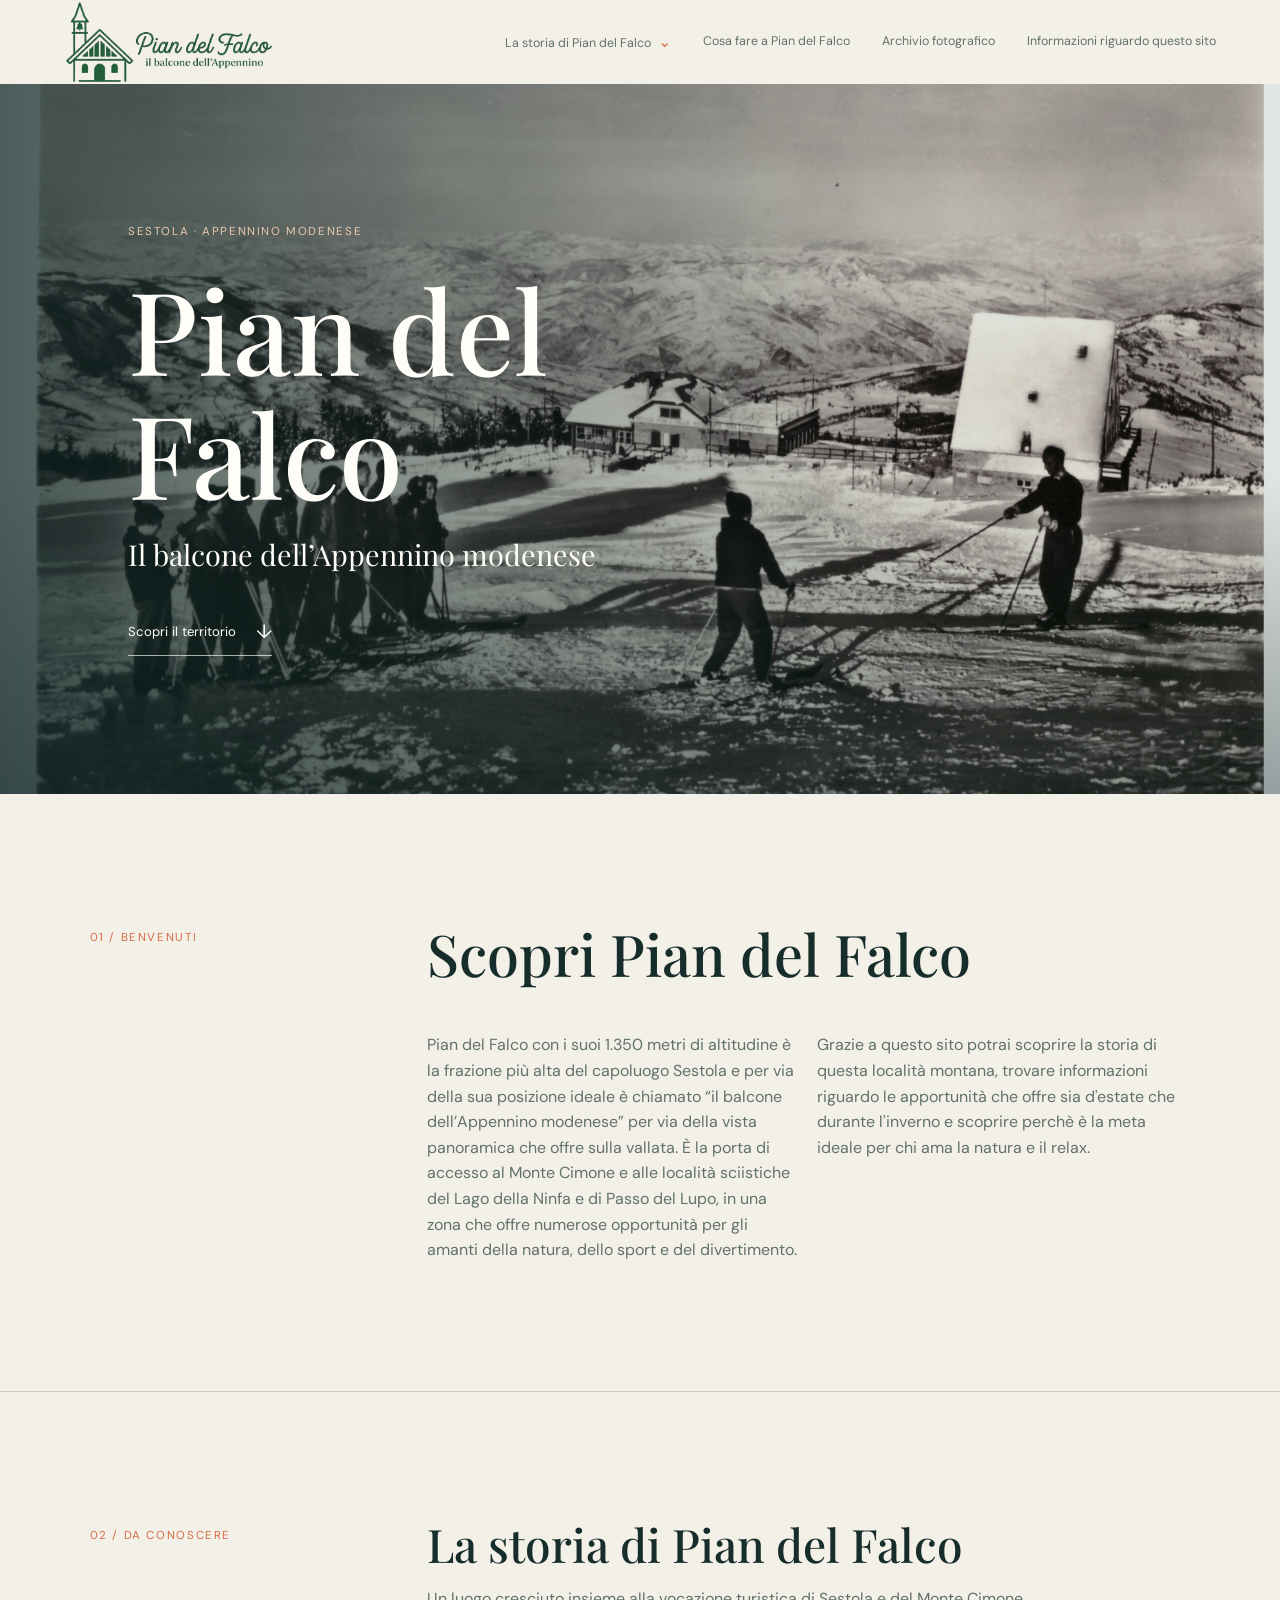
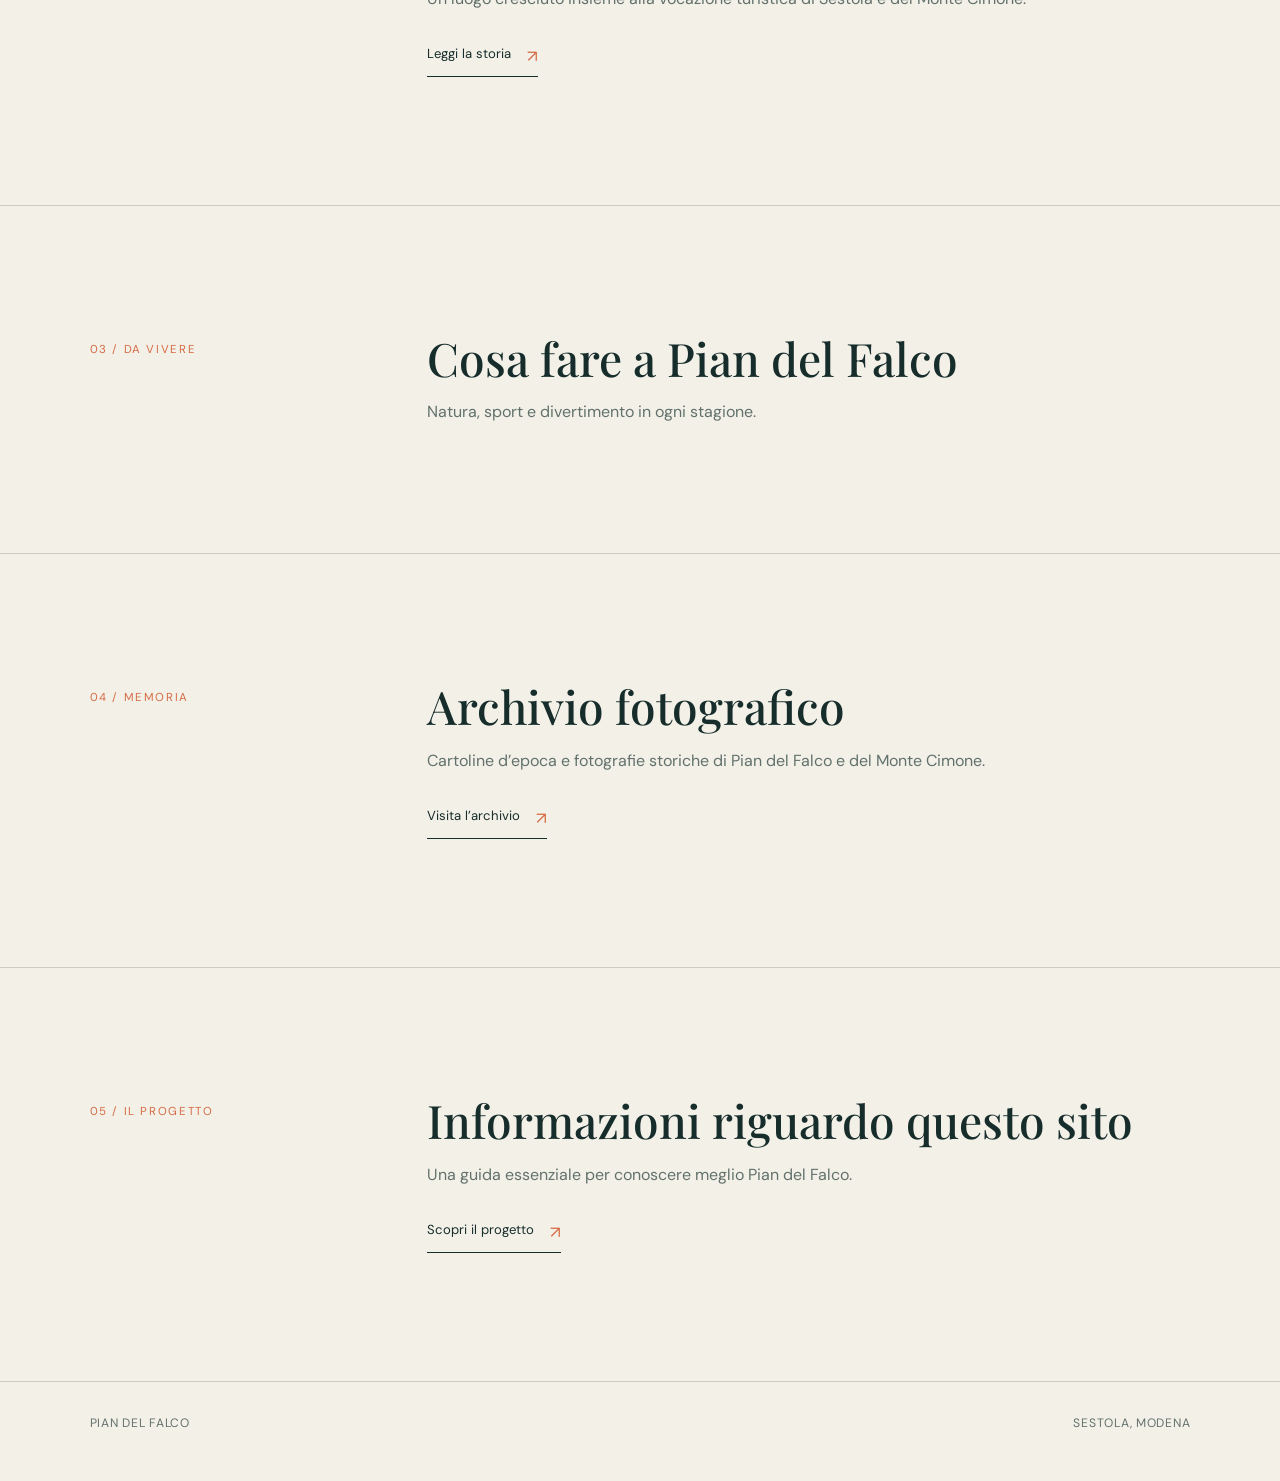
==== index.html @ fa4b3212 "Nuovo sito con contenuti recuperati da Wordpress" ====
<!DOCTYPE html>
<html lang="it">
<head>
  <meta charset="UTF-8">
  <meta name="viewport" content="width=device-width, initial-scale=1.0">
  <meta name="description" content="Scopri Pian del Falco, il balcone dell'Appennino modenese.">
  <title>Pian del Falco | Il balcone dell'Appennino modenese</title>
  <link rel="stylesheet" href="styles.css">
</head>
<body>
  <header class="site-header">
    <a class="brand" href="#home" aria-label="Torna alla home di Pian del Falco">
      <img src="immagini/logo.png" alt="Pian del Falco">
    </a>
    <button class="menu-toggle" type="button" aria-expanded="false" aria-controls="main-menu" aria-label="Apri il menu">
      <span></span><span></span><span></span>
    </button>

    <nav class="main-nav" id="main-menu" aria-label="Navigazione principale">
      <details class="nav-dropdown">
        <summary>La storia di Pian del Falco <span aria-hidden="true">⌄</span></summary>
        <div class="submenu">
          <a href="storia.html">La storia di Pian del Falco</a>
          <a href="piste.html">Le piste da sci</a>
          <a href="chiesa.html">La chiesa</a>
          <a href="strade.html">Le strade</a>
        </div>
      </details>
      <a href="#cosa-fare">Cosa fare a Pian del Falco</a>
      <a href="archivio_fotografico.html">Archivio fotografico</a>
      <a href="info.html">Informazioni riguardo questo sito</a>
    </nav>
  </header>

  <main>
    <section class="hero" id="home" aria-labelledby="hero-title">
      <img class="hero-image" src="immagini/hero-images/homepage.png" alt="Panorama montano di Pian del Falco">
      <div class="hero-overlay" aria-hidden="true"></div>
      <div class="hero-content">
        <p class="eyebrow">Sestola · Appennino modenese</p>
        <h1 id="hero-title">Pian del Falco</h1>
        <p class="hero-subtitle">Il balcone dell’Appennino modenese</p>
        <a class="scroll-link" href="#scopri">Scopri il territorio <span aria-hidden="true">↓</span></a>
      </div>
    </section>

    <section class="intro section-wrap" id="scopri" aria-labelledby="intro-title">
      <div class="section-label">01 / Benvenuti</div>
      <div class="intro-copy">
        <h2 id="intro-title">Scopri Pian del Falco</h2>
        <div class="body-copy">
          <p>Pian del Falco con i suoi 1.350 metri di altitudine è la frazione più alta del capoluogo Sestola e per via della sua posizione ideale è chiamato “il balcone dell’Appennino modenese” per via della vista panoramica che offre sulla vallata.
            È la porta di accesso al Monte Cimone e alle località sciistiche del Lago della Ninfa e di Passo del Lupo, in una zona che offre numerose opportunità per gli amanti della natura, dello sport e del divertimento.</p>
          <p>Grazie a questo sito potrai scoprire la storia di questa località montana, trovare informazioni riguardo le apportunità che offre sia d'estate che durante l'inverno e scoprire perchè è la meta ideale per chi ama la natura e il relax.</p>
        </div>
      </div>
    </section>

    <section class="link-section section-wrap" id="storia" aria-labelledby="storia-title">
      <div class="section-label">02 / Da conoscere</div>
      <div>
        <h2 id="storia-title">La storia di Pian del Falco</h2>
        <p>Un luogo cresciuto insieme alla vocazione turistica di Sestola e del Monte Cimone.</p>
        <a class="text-link" href="storia.html">Leggi la storia <span aria-hidden="true">↗</span></a>
      </div>
    </section>

    <section class="link-section section-wrap" id="cosa-fare" aria-labelledby="cosa-fare-title">
      <div class="section-label">03 / Da vivere</div>
      <div>
        <h2 id="cosa-fare-title">Cosa fare a Pian del Falco</h2>
        <p>Natura, sport e divertimento in ogni stagione.</p>
      </div>
    </section>

    <section class="link-section section-wrap" id="archivio" aria-labelledby="archivio-title">
      <div class="section-label">04 / Memoria</div>
      <div>
        <h2 id="archivio-title">Archivio fotografico</h2>
        <p>Cartoline d’epoca e fotografie storiche di Pian del Falco e del Monte Cimone.</p>
        <a class="text-link" href="archivio_fotografico.html">Visita l’archivio <span aria-hidden="true">↗</span></a>
      </div>
    </section>

    <section class="link-section section-wrap" id="informazioni" aria-labelledby="informazioni-title">
      <div class="section-label">05 / Il progetto</div>
      <div>
        <h2 id="informazioni-title">Informazioni riguardo questo sito</h2>
        <p>Una guida essenziale per conoscere meglio Pian del Falco.</p>
        <a class="text-link" href="info.html">Scopri il progetto <span aria-hidden="true">↗</span></a>
      </div>
    </section>
  </main>

  <footer class="site-footer">
    <span>Pian del Falco</span>
    <span>Sestola, Modena</span>
  </footer>
  <script>
    const menuToggle = document.querySelector('.menu-toggle');
    const mainMenu = document.querySelector('.main-nav');
    menuToggle.addEventListener('click', () => {
      const isOpen = mainMenu.classList.toggle('menu-open');
      menuToggle.setAttribute('aria-expanded', isOpen);
      menuToggle.setAttribute('aria-label', isOpen ? 'Chiudi il menu' : 'Apri il menu');
    });
  </script>
</body>
</html>
---- styles.css ----
@import url('https://fonts.googleapis.com/css2?family=DM+Sans:wght@400;500&family=Playfair+Display:wght@500;600&display=swap');

:root {
  --ink: #162d2b;
  --muted: #62716c;
  --paper: #f3f0e8;
  --line: rgba(22, 45, 43, 0.18);
  --accent: #d66b45;
  --white: #fffdf8;
}

* {
  box-sizing: border-box;
}

html {
  scroll-behavior: smooth;
}

body {
  margin: 0;
  color: var(--ink);
  background: var(--paper);
  font-family: 'DM Sans', 'Helvetica Neue', sans-serif;
  font-size: 16px;
  line-height: 1.6;
}

a {
  color: inherit;
}

.site-header {
  align-items: center;
  background: var(--paper);
  display: flex;
  justify-content: space-between;
  min-height: 78px;
  padding: 0 clamp(1.25rem, 5vw, 5rem);
  position: relative;
  z-index: 2;
}

.brand {
  align-items: center;
  display: inline-flex;
  max-width: 230px;
  text-decoration: none;
}

.brand img {
  display: block;
  height: auto;
  width: 210px;
}

.menu-toggle {
  background: transparent;
  border: 0;
  cursor: pointer;
  display: none;
  padding: 0.35rem;
}

.menu-toggle span {
  background: var(--ink);
  display: block;
  height: 2px;
  margin: 5px 0;
  transition: transform 180ms ease, opacity 180ms ease;
  width: 1.65rem;
}

.menu-toggle[aria-expanded="true"] span:nth-child(1) {
  transform: translateY(7px) rotate(45deg);
}

.menu-toggle[aria-expanded="true"] span:nth-child(2) {
  opacity: 0;
}

.menu-toggle[aria-expanded="true"] span:nth-child(3) {
  transform: translateY(-7px) rotate(-45deg);
}

.main-nav {
  align-items: center;
  display: flex;
  gap: clamp(1rem, 2.5vw, 2.75rem);
}

.main-nav a,
.nav-dropdown summary {
  color: var(--muted);
  font-size: 0.78rem;
  text-decoration: none;
  transition: color 180ms ease;
}

.main-nav a:hover,
.main-nav a:focus-visible,
.nav-dropdown summary:hover,
.nav-dropdown summary:focus-visible {
  color: var(--accent);
}

.nav-dropdown {
  position: relative;
}

.nav-dropdown summary {
  cursor: pointer;
  list-style: none;
  white-space: nowrap;
}

.nav-dropdown summary::-webkit-details-marker {
  display: none;
}

.nav-dropdown summary span {
  color: var(--accent);
  display: inline-block;
  font-size: 1rem;
  margin-left: 0.25rem;
  transition: transform 180ms ease;
}

.nav-dropdown[open] summary span {
  transform: rotate(180deg);
}

.submenu {
  background: var(--white);
  border: 1px solid var(--line);
  box-shadow: 0 12px 30px rgba(22, 45, 43, 0.1);
  display: grid;
  gap: 0;
  left: -1rem;
  min-width: 220px;
  padding: 0.5rem;
  position: absolute;
  top: calc(100% + 1rem);
  z-index: 5;
}

.submenu a {
  padding: 0.55rem 0.65rem;
}

.submenu a[aria-current="page"] {
  color: var(--accent);
}

.hero {
  min-height: min(710px, calc(100vh - 78px));
  overflow: hidden;
  position: relative;
}

.hero-image,
.hero-overlay {
  height: 100%;
  inset: 0;
  position: absolute;
  width: 100%;
}

.hero-image {
  object-fit: cover;
  object-position: center;
}

.hero-overlay {
  background: linear-gradient(90deg, rgba(13, 36, 35, 0.74), rgba(13, 36, 35, 0.12) 75%), linear-gradient(0deg, rgba(13, 36, 35, 0.36), transparent 45%);
}

.archive-hero {
  min-height: min(620px, calc(100vh - 78px));
  overflow: hidden;
  position: relative;
}

.archive-hero > img,
.archive-hero > .hero-overlay {
  height: 100%;
  inset: 0;
  position: absolute;
  width: 100%;
}

.archive-hero > img {
  object-fit: cover;
  object-position: center;
}

.archive-hero-content {
  color: var(--white);
  left: clamp(1.25rem, 10vw, 10rem);
  max-width: 720px;
  padding: 5rem 0;
  position: absolute;
  top: 50%;
  transform: translateY(-50%);
}

.archive-hero h1 {
  font-size: clamp(3.2rem, 7vw, 7rem);
}

.archive-hero-content > p:last-child {
  font-family: 'Playfair Display', Georgia, serif;
  font-size: clamp(1.1rem, 2vw, 1.5rem);
  line-height: 1.35;
  margin: 1.25rem 0 0;
  max-width: 580px;
}

.hero-content {
  color: var(--white);
  left: clamp(1.25rem, 10vw, 10rem);
  max-width: 720px;
  padding: 5rem 0;
  position: absolute;
  top: 50%;
  transform: translateY(-50%);
}

.eyebrow,
.section-label {
  font-size: 0.72rem;
  letter-spacing: 0.14em;
  margin: 0 0 1.5rem;
  text-transform: uppercase;
}

.eyebrow {
  color: #e9c9af;
}

h1,
h2 {
  font-family: 'Playfair Display', Georgia, serif;
  font-weight: 500;
  letter-spacing: 0;
  line-height: 1.08;
  margin: 0;
}

h1 {
  font-size: clamp(3.6rem, 9vw, 8.5rem);
}

.hero-subtitle {
  font-family: 'Playfair Display', Georgia, serif;
  font-size: clamp(1.25rem, 2.3vw, 1.8rem);
  margin: 1rem 0 2.5rem;
}

.scroll-link {
  align-items: center;
  border-bottom: 1px solid rgba(255, 253, 248, 0.65);
  display: inline-flex;
  font-size: 0.82rem;
  gap: 1.25rem;
  padding-bottom: 0.45rem;
  text-decoration: none;
}

.scroll-link span {
  font-size: 1.2rem;
}

.section-wrap {
  margin: 0 auto;
  max-width: 1280px;
  padding: clamp(4rem, 10vw, 9rem) clamp(1.25rem, 7vw, 7rem);
}

.intro {
  display: grid;
  gap: 3rem;
  grid-template-columns: minmax(150px, 0.55fr) 1.45fr;
}

.section-label {
  color: var(--accent);
  margin-top: 0.45rem;
}

.intro h2 {
  font-size: clamp(2.2rem, 4.5vw, 4.4rem);
  max-width: 800px;
}

.body-copy {
  color: var(--muted);
  display: grid;
  gap: 1rem;
  grid-template-columns: repeat(2, minmax(0, 1fr));
  margin-top: 3rem;
  max-width: 850px;
}

.body-copy p,
.link-section p {
  margin: 0;
}

.link-section {
  align-items: start;
  border-top: 1px solid var(--line);
  display: grid;
  gap: 3rem;
  grid-template-columns: minmax(150px, 0.55fr) 1.45fr;
}

.link-section h2 {
  font-size: clamp(1.9rem, 3.6vw, 3.5rem);
}

.link-section p {
  color: var(--muted);
  margin-top: 1rem;
}

.text-link {
  border-bottom: 1px solid var(--ink);
  display: inline-flex;
  font-size: 0.82rem;
  gap: 1rem;
  margin-top: 2rem;
  padding-bottom: 0.35rem;
  text-decoration: none;
}

.text-link span {
  color: var(--accent);
  font-size: 1.05rem;
}

.page-heading {
  border-bottom: 1px solid var(--line);
  padding-bottom: clamp(4rem, 8vw, 7rem);
  padding-top: clamp(5rem, 10vw, 9rem);
}

.page-heading h1 {
  font-size: clamp(3.5rem, 8vw, 7.5rem);
  max-width: 900px;
}

.page-heading > p {
  color: var(--muted);
  font-size: 1.1rem;
  margin: 2rem 0 0;
  max-width: 580px;
}

.article-content {
  color: var(--muted);
  max-width: 900px;
}

.article-content p {
  margin: 0 0 1.3rem;
}

.article-content h2 {
  color: var(--ink);
  font-size: clamp(1.8rem, 3.5vw, 3rem);
  margin: 0 0 1.5rem;
}

.article-content h2:not(:first-child) {
  margin-top: 4rem;
}

.source-list {
  color: var(--muted);
  margin: 0 0 2rem;
  padding-left: 1.25rem;
}

.source-list li {
  margin-bottom: 0.8rem;
  padding-left: 0.35rem;
}

.history-image {
  margin: 3rem 0;
}

.history-image img {
  display: block;
  height: auto;
  max-height: 560px;
  object-fit: cover;
  width: 100%;
}

.history-image figcaption {
  color: var(--muted);
  font-size: 0.76rem;
  margin-top: 0.7rem;
}

.piste-page-content h2 {
  color: var(--ink);
  font-family: 'Playfair Display', Georgia, serif;
  font-size: clamp(1.5rem, 2.5vw, 2.2rem);
  font-weight: 500;
  line-height: 1.15;
  margin: 3.5rem 0 1.25rem;
}

.next-section {
  border-top: 1px solid var(--line);
  display: grid;
  gap: 3rem;
  grid-template-columns: minmax(150px, 0.55fr) 1.45fr;
}

.next-section h2 {
  font-size: clamp(2.2rem, 4vw, 4rem);
}

.next-links {
  display: grid;
  gap: 0.8rem;
  margin-top: 2rem;
  max-width: 600px;
}

.next-links a {
  align-items: center;
  border-bottom: 1px solid var(--line);
  display: flex;
  font-family: 'Playfair Display', Georgia, serif;
  font-size: 1.35rem;
  justify-content: space-between;
  padding: 0.6rem 0;
  text-decoration: none;
}

.next-links span {
  color: var(--accent);
  font-family: 'DM Sans', 'Helvetica Neue', sans-serif;
  font-size: 1rem;
}

.photo-gallery {
  border-top: 1px solid var(--line);
  display: grid;
  gap: 3rem;
  grid-template-columns: minmax(150px, 0.55fr) 1.45fr;
}

.photo-gallery h2 {
  font-size: clamp(2.2rem, 4vw, 4rem);
}

.gallery-grid {
  display: grid;
  gap: 1rem;
  grid-template-columns: repeat(4, minmax(0, 1fr));
  margin-top: 2rem;
}

.gallery-item {
  border: 0;
  cursor: zoom-in;
  margin: 0;
  padding: 0;
}

.gallery-item img {
  aspect-ratio: 1 / 1;
  background: #ddd8cc;
  display: block;
  height: 160px;
  object-fit: cover;
  transition: opacity 180ms ease, transform 180ms ease;
  width: 100%;
}

.gallery-item:hover img,
.gallery-item:focus-visible img {
  opacity: 0.78;
  transform: scale(1.03);
}

.gallery-modal[hidden] {
  display: none;
}

.gallery-modal {
  align-items: center;
  display: flex;
  inset: 0;
  justify-content: center;
  position: fixed;
  z-index: 20;
}

.gallery-modal-backdrop {
  background: rgba(13, 36, 35, 0.9);
  inset: 0;
  position: absolute;
}

.gallery-modal-content {
  align-items: center;
  display: flex;
  height: min(90vh, 820px);
  justify-content: center;
  max-width: min(1100px, 92vw);
  position: relative;
  width: 100%;
  z-index: 1;
}

.modal-image {
  max-height: 88vh;
  max-width: calc(100% - 7rem);
  object-fit: contain;
}

.modal-close,
.modal-control {
  align-items: center;
  background: var(--white);
  border: 0;
  color: var(--ink);
  cursor: pointer;
  display: inline-flex;
  justify-content: center;
  position: absolute;
  z-index: 2;
}

.modal-close {
  border-radius: 50%;
  font-size: 1.7rem;
  height: 2.5rem;
  right: 0;
  top: 0;
  width: 2.5rem;
}

.modal-control {
  border-radius: 50%;
  font-size: 1.5rem;
  height: 3rem;
  top: 50%;
  transform: translateY(-50%);
  width: 3rem;
}

.modal-prev {
  left: 0;
}

.modal-next {
  right: 0;
}

.modal-close:hover,
.modal-close:focus-visible,
.modal-control:hover,
.modal-control:focus-visible {
  background: var(--accent);
  color: var(--white);
}

.modal-open {
  overflow: hidden;
}

.visually-hidden {
  height: 1px;
  margin: -1px;
  overflow: hidden;
  position: absolute;
  width: 1px;
  clip: rect(0 0 0 0);
}

.logo-proposals {
  margin: 0 auto;
  max-width: 1180px;
  padding: clamp(3rem, 8vw, 7rem) clamp(1.25rem, 5vw, 4rem);
}

.logo-proposals h1 {
  font-size: clamp(3rem, 7vw, 6rem);
  margin: 0;
}

.logo-intro {
  color: var(--muted);
  font-size: 1.05rem;
  margin: 1.5rem 0 4rem;
  max-width: 560px;
}

.logo-reference-label {
  border-top: 1px solid var(--line);
  margin-top: 6rem;
  padding-top: 1rem;
}

.logo-proposal-grid {
  display: grid;
  gap: 1.25rem;
  grid-template-columns: repeat(3, minmax(0, 1fr));
}

.logo-proposal {
  border-top: 1px solid var(--line);
  padding-top: 1rem;
}

.proposal-number {
  color: var(--accent);
  display: block;
  font-size: 0.75rem;
  letter-spacing: 0.12em;
  margin-bottom: 2rem;
}

.logo-proposal img {
  background: var(--white);
  display: block;
  height: auto;
  margin-bottom: 2rem;
  padding: 1rem;
  width: 100%;
}

.logo-proposal h2 {
  font-size: 1.6rem;
}

.logo-proposal p {
  color: var(--muted);
  margin: 0.75rem 0 0;
}

.site-footer {
  border-top: 1px solid var(--line);
  color: var(--muted);
  display: flex;
  font-size: 0.76rem;
  justify-content: space-between;
  letter-spacing: 0.06em;
  margin: 0 auto;
  max-width: 1280px;
  padding: 2rem clamp(1.25rem, 7vw, 7rem) 3rem;
  text-transform: uppercase;
}

@media (min-width: 1025px) {
  .site-header {
    min-height: 78px;
  }

  .main-nav {
    gap: clamp(1rem, 2.5vw, 2.75rem);
  }

  .menu-toggle {
    display: none;
  }
}

@media (min-width: 761px) and (max-width: 1024px) {
  .site-header {
    gap: 1.5rem;
    padding-left: 2rem;
    padding-right: 2rem;
  }

  .main-nav {
    gap: 1rem;
  }

  .menu-toggle {
    display: none;
  }

  .main-nav a,
  .nav-dropdown summary {
    font-size: 0.7rem;
  }

  .submenu {
    left: auto;
    right: 0;
  }
}

@media (max-width: 760px) {
  .site-header {
    align-items: center;
    gap: 1rem;
    padding-bottom: 1.25rem;
    padding-top: 1.25rem;
    flex-wrap: wrap;
  }

  .brand {
    width: 100%;
  }

  .menu-toggle {
    display: block;
    position: absolute;
    right: 1.25rem;
    top: 1.05rem;
  }

  .main-nav {
    align-items: stretch;
    display: none;
    flex-basis: 100%;
    flex-direction: column;
    gap: 0;
    width: 100%;
  }

  .main-nav.menu-open {
    display: flex;
  }

  .main-nav > a,
  .nav-dropdown summary {
    border-top: 1px solid var(--line);
    display: block;
    font-size: 0.78rem;
    padding: 0.8rem 0;
  }

  .main-nav > a:last-child {
    border-bottom: 1px solid var(--line);
  }

  .nav-dropdown {
    width: 100%;
  }

  .nav-dropdown summary {
    white-space: normal;
  }

  .submenu {
    background: transparent;
    border: 0;
    box-shadow: none;
    display: none;
    gap: 0;
    left: auto;
    min-width: 0;
    padding: 0 0 0.35rem 1rem;
    position: static;
  }

  .nav-dropdown[open] .submenu {
    display: grid;
  }

  .submenu a {
    border-top: 1px solid var(--line);
    padding: 0.65rem 0;
  }

  .hero {
    min-height: 620px;
  }

  .archive-hero {
    min-height: 560px;
  }

  .hero-content {
    left: 1.25rem;
    padding-right: 1.25rem;
  }

  .intro,
  .link-section,
  .next-section,
  .photo-gallery {
    gap: 1.5rem;
    grid-template-columns: 1fr;
  }

  .gallery-item-wide {
    grid-column: auto;
  }

  .gallery-grid {
    grid-template-columns: repeat(2, minmax(0, 1fr));
  }

  .gallery-item img {
    height: 140px;
  }

  .modal-image {
    max-width: calc(100% - 4.5rem);
  }

  .modal-control {
    height: 2.4rem;
    width: 2.4rem;
  }

  .body-copy {
    display: block;
    margin-top: 2rem;
  }

  .body-copy p + p {
    margin-top: 1rem;
  }

  .site-footer {
    gap: 1rem;
    padding-bottom: 2rem;
  }

  .logo-proposal-grid {
    grid-template-columns: 1fr;
  }
}
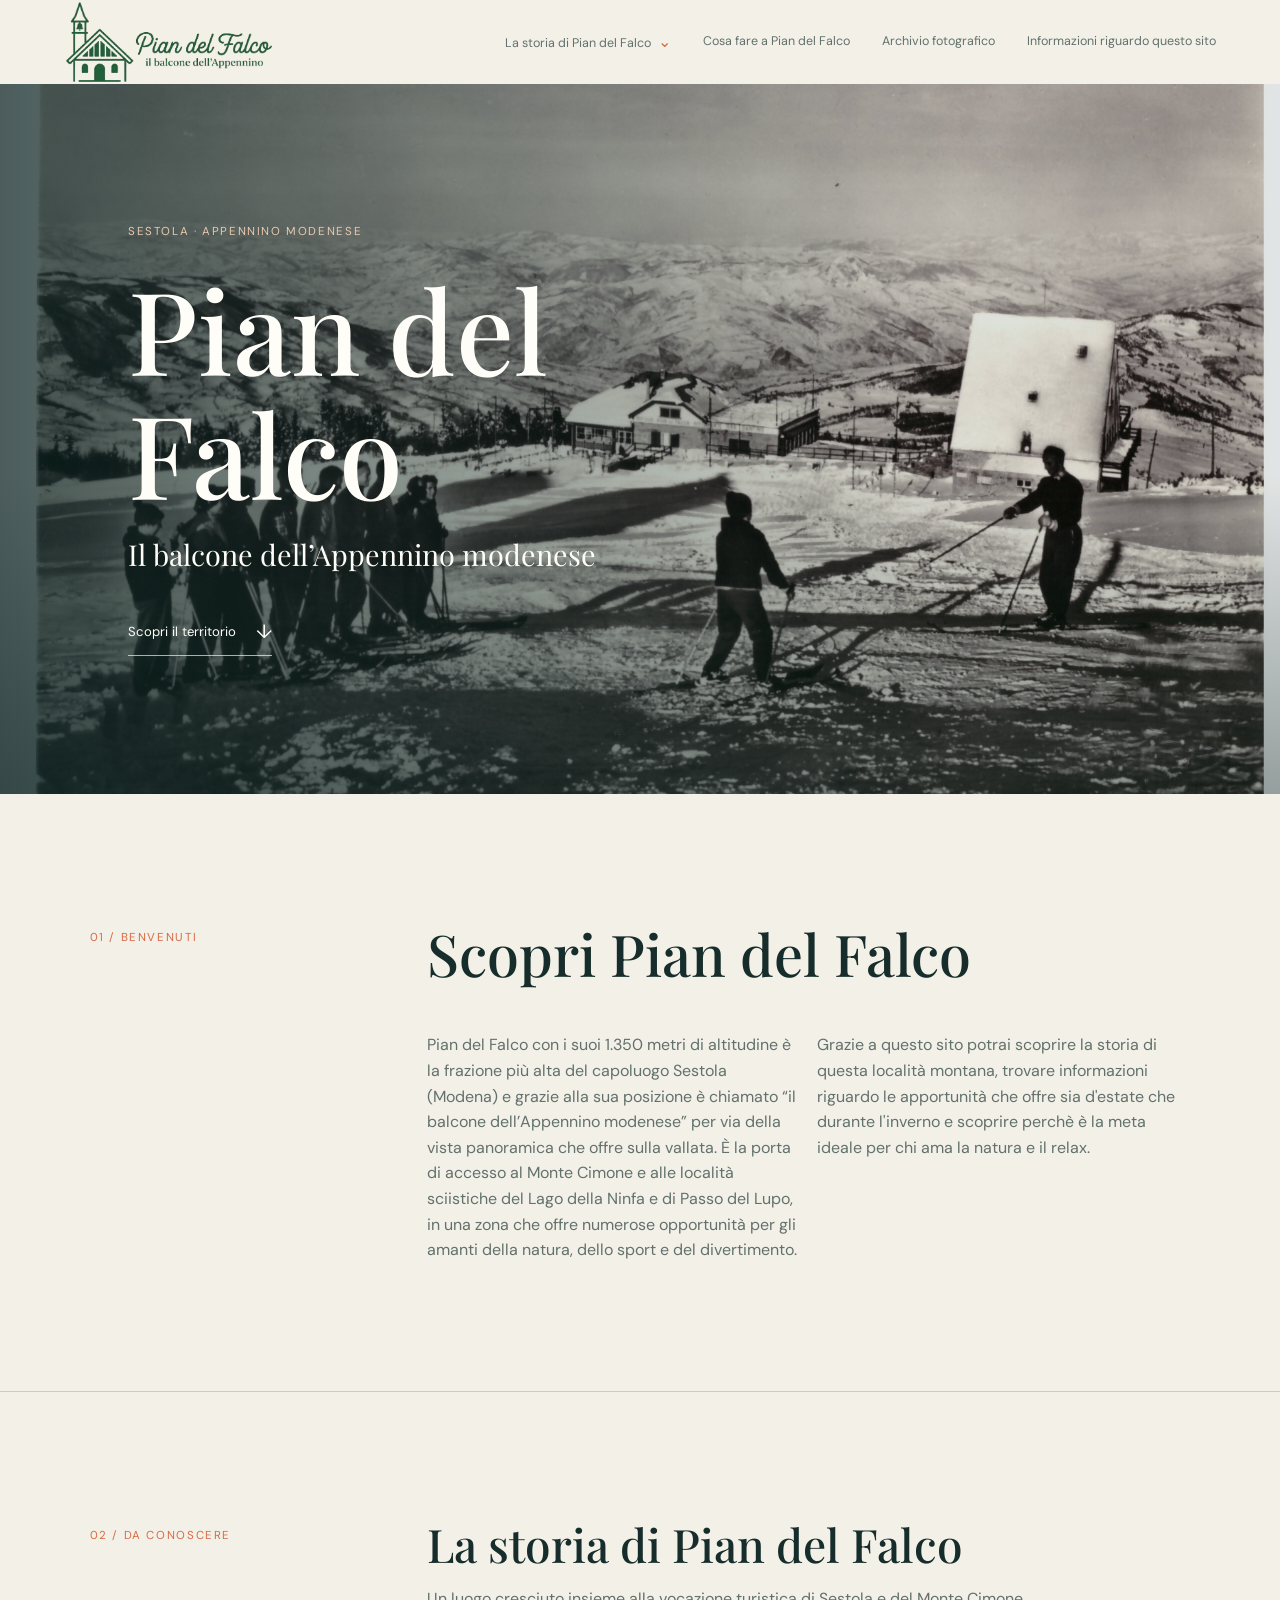
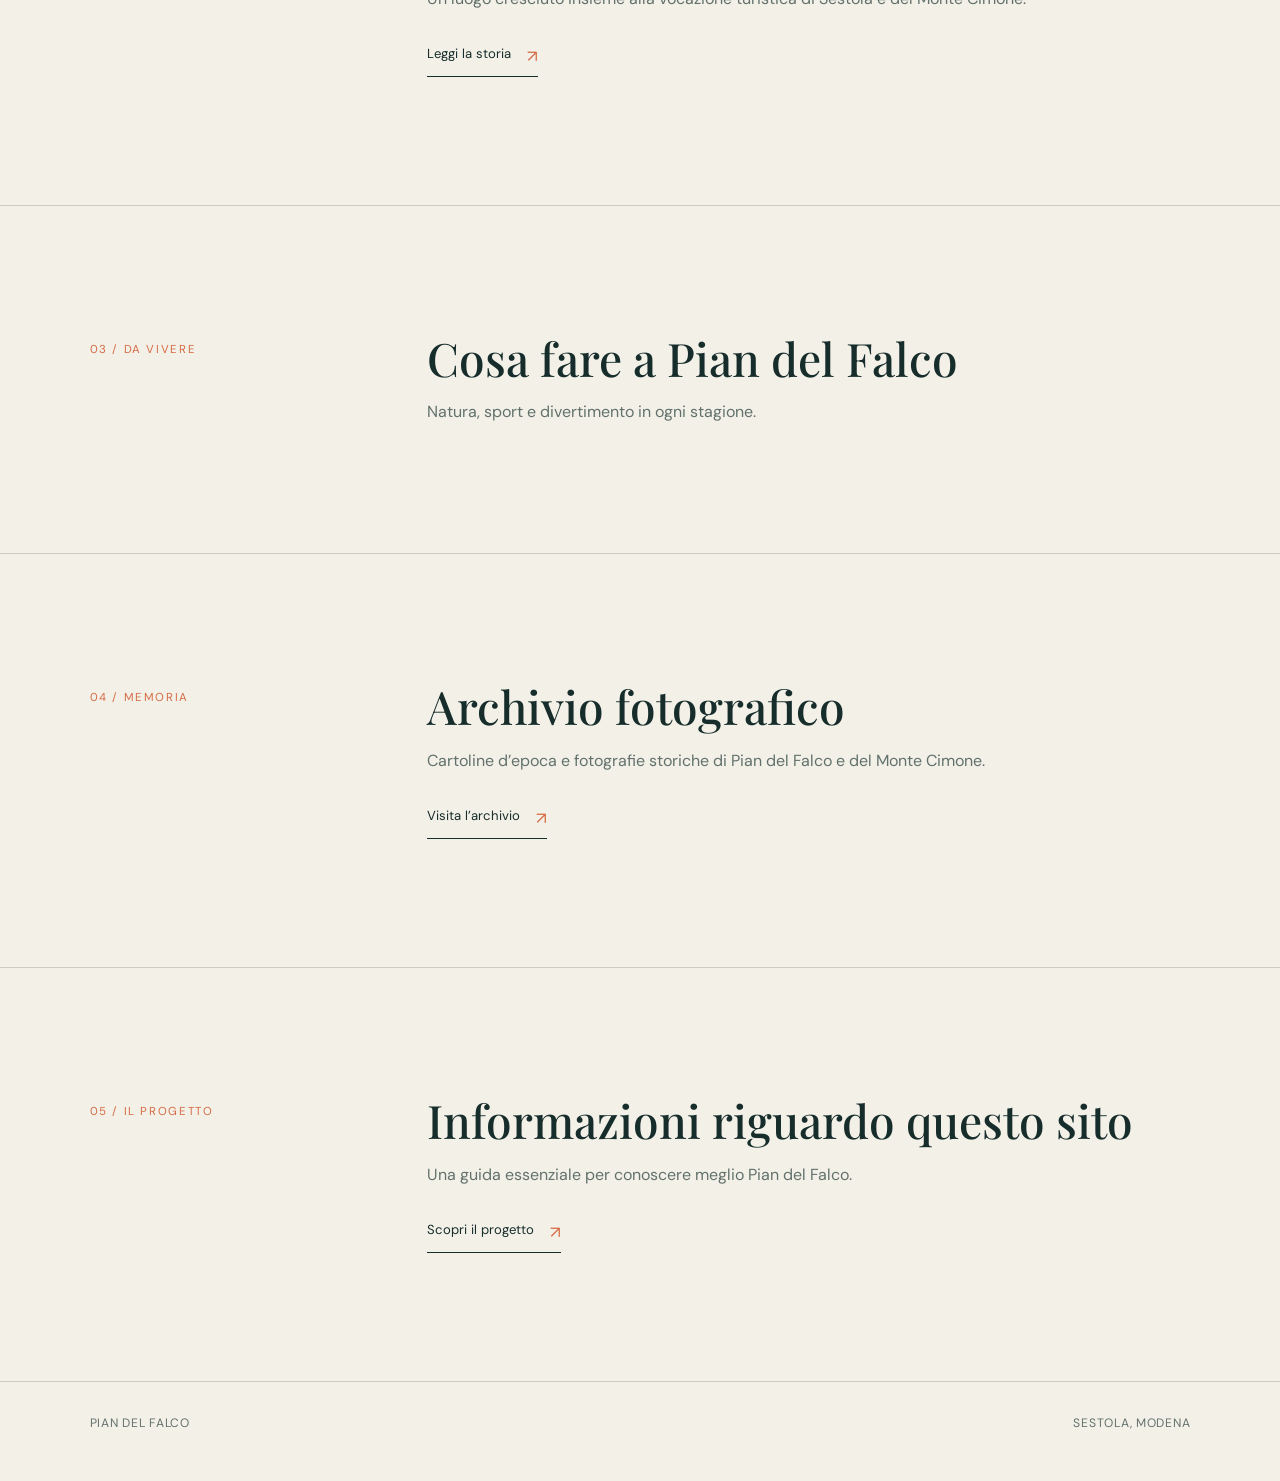
==== commit da5b9d2a: "fix vari e aggiunta immagini header" ====
--- a/index.html
+++ b/index.html
@@ -9,7 +9,7 @@
 </head>
 <body>
   <header class="site-header">
-    <a class="brand" href="#home" aria-label="Torna alla home di Pian del Falco">
+    <a class="brand" href="index.html" aria-label="Torna alla home di Pian del Falco">
       <img src="immagini/logo.png" alt="Pian del Falco">
     </a>
     <button class="menu-toggle" type="button" aria-expanded="false" aria-controls="main-menu" aria-label="Apri il menu">
@@ -23,10 +23,10 @@
           <a href="storia.html">La storia di Pian del Falco</a>
           <a href="piste.html">Le piste da sci</a>
           <a href="chiesa.html">La chiesa</a>
-          <a href="strade.html">Le strade</a>
+          <a href="strutture_ricettive.html">Le strutture ricettive</a>
         </div>
       </details>
-      <a href="#cosa-fare">Cosa fare a Pian del Falco</a>
+      <a href="index.html#cosa-fare">Cosa fare a Pian del Falco</a>
       <a href="archivio_fotografico.html">Archivio fotografico</a>
       <a href="info.html">Informazioni riguardo questo sito</a>
     </nav>
@@ -49,7 +49,7 @@
       <div class="intro-copy">
         <h2 id="intro-title">Scopri Pian del Falco</h2>
         <div class="body-copy">
-          <p>Pian del Falco con i suoi 1.350 metri di altitudine è la frazione più alta del capoluogo Sestola e per via della sua posizione ideale è chiamato “il balcone dell’Appennino modenese” per via della vista panoramica che offre sulla vallata.
+          <p>Pian del Falco con i suoi 1.350 metri di altitudine è la frazione più alta del capoluogo Sestola (Modena) e grazie alla sua posizione è chiamato “il balcone dell’Appennino modenese” per via della vista panoramica che offre sulla vallata.
             È la porta di accesso al Monte Cimone e alle località sciistiche del Lago della Ninfa e di Passo del Lupo, in una zona che offre numerose opportunità per gli amanti della natura, dello sport e del divertimento.</p>
           <p>Grazie a questo sito potrai scoprire la storia di questa località montana, trovare informazioni riguardo le apportunità che offre sia d'estate che durante l'inverno e scoprire perchè è la meta ideale per chi ama la natura e il relax.</p>
         </div>
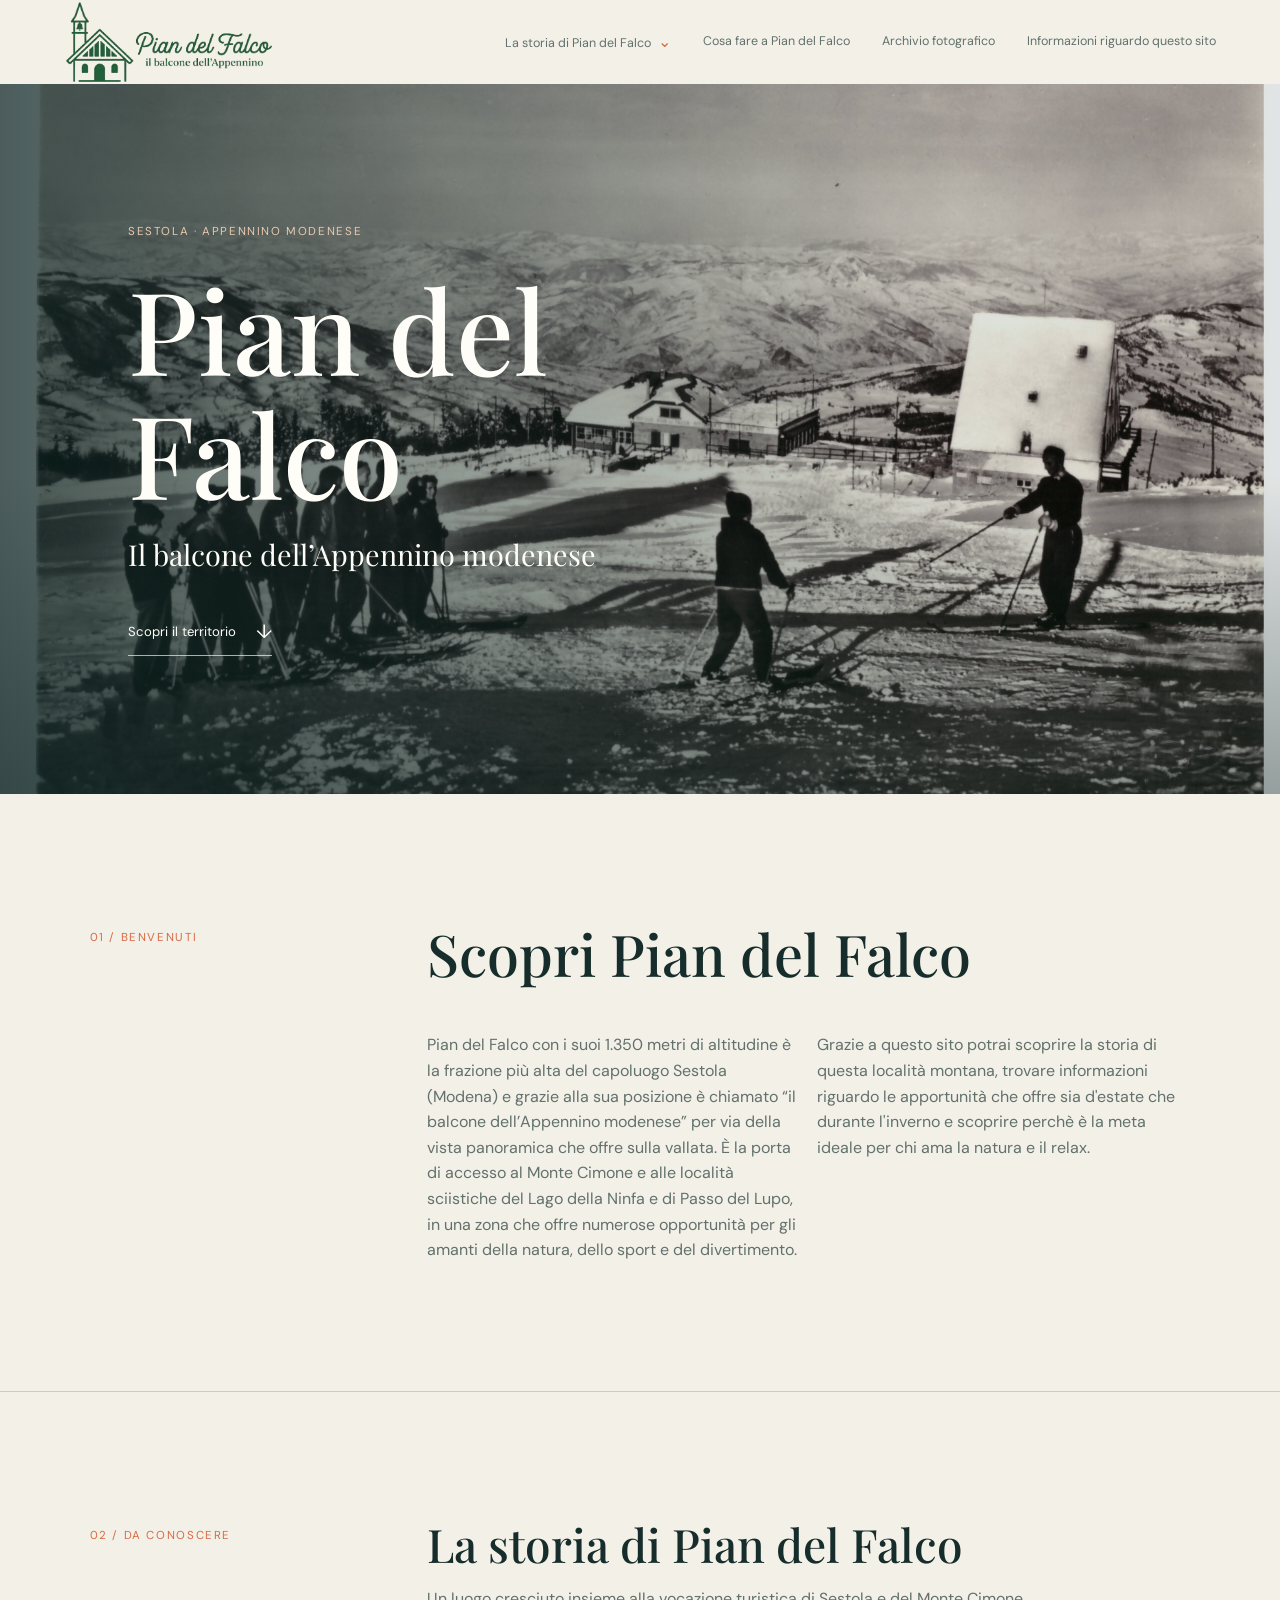
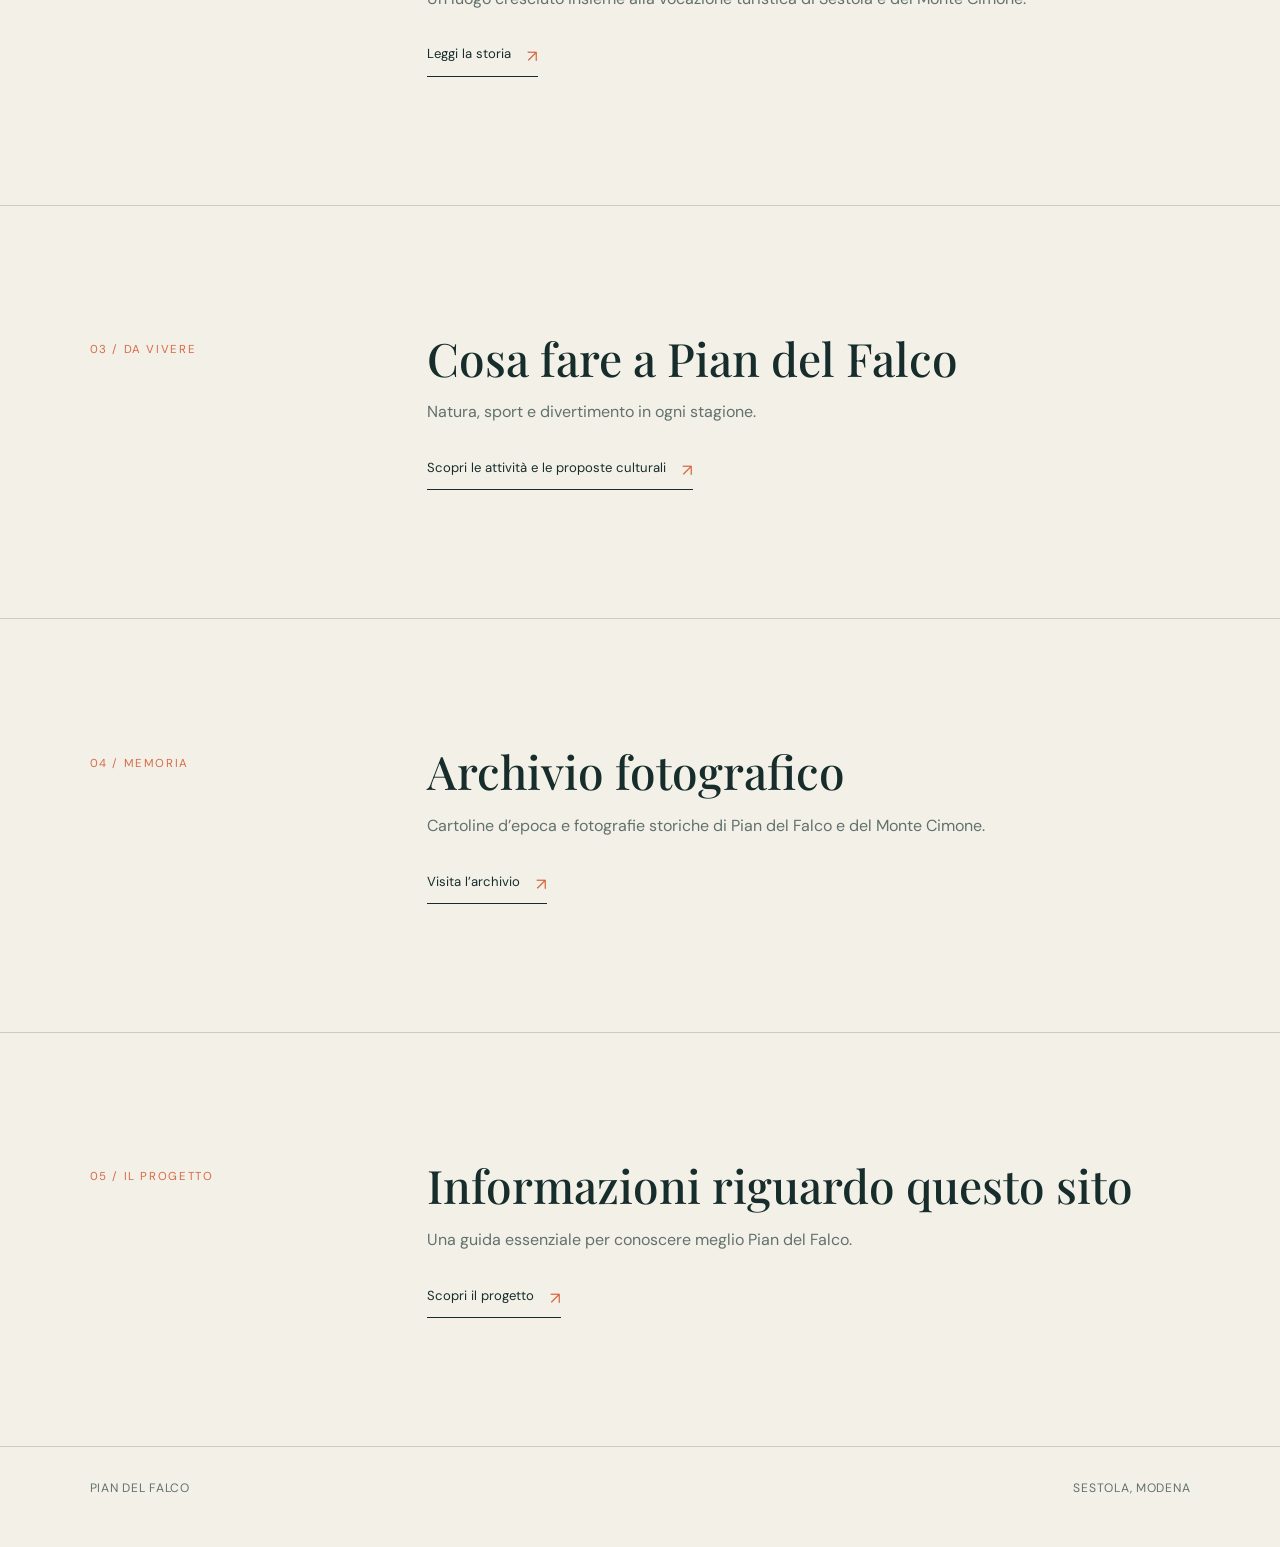
==== commit 0029bb1c: "aggiunta la sezione cosa fare" ====
--- a/index.html
+++ b/index.html
@@ -22,11 +22,11 @@
         <div class="submenu">
           <a href="storia.html">La storia di Pian del Falco</a>
           <a href="piste.html">Le piste da sci</a>
-          <a href="chiesa.html">La chiesa</a>
+          <a href="chiesa.html">L'oratorio della Santa Croce</a>
           <a href="strutture_ricettive.html">Le strutture ricettive</a>
         </div>
       </details>
-      <a href="index.html#cosa-fare">Cosa fare a Pian del Falco</a>
+      <a href="cosa_fare.html">Cosa fare a Pian del Falco</a>
       <a href="archivio_fotografico.html">Archivio fotografico</a>
       <a href="info.html">Informazioni riguardo questo sito</a>
     </nav>
@@ -70,6 +70,7 @@
       <div>
         <h2 id="cosa-fare-title">Cosa fare a Pian del Falco</h2>
         <p>Natura, sport e divertimento in ogni stagione.</p>
+         <a class="text-link" href="cosa_fare.html">Scopri le attività e le proposte culturali <span aria-hidden="true">↗</span></a>
       </div>
     </section>
 
